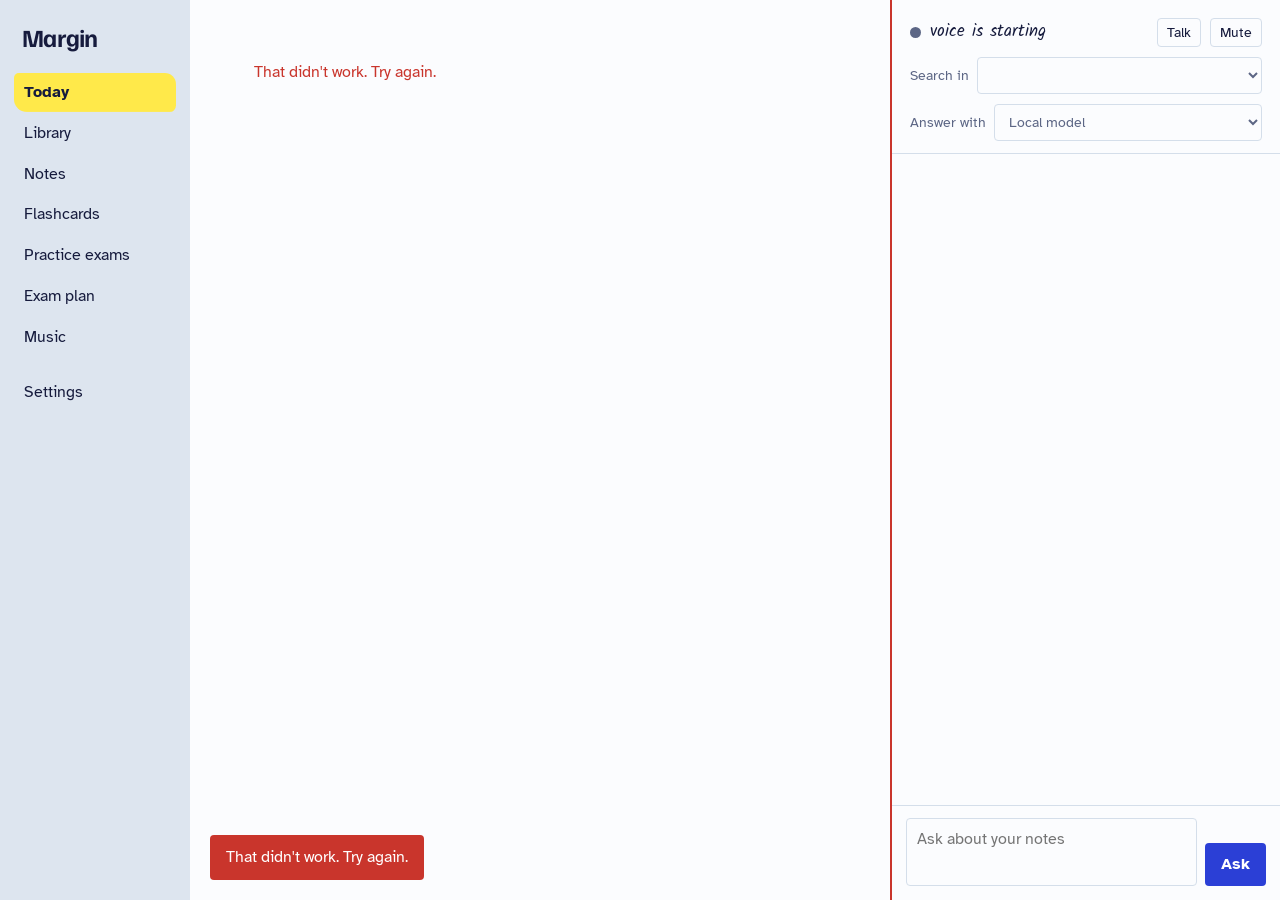
==== app/static/index.html @ e387aa6b "Margin: AI study app with notes, flashcards, exams, plans and a voice assistant A Windows desktop st" ====
<!doctype html>
<html lang="en">
<head>
<meta charset="utf-8">
<meta name="viewport" content="width=device-width, initial-scale=1">
<title>Margin</title>
<link rel="stylesheet" href="vendor/katex/katex.min.css">
<link rel="stylesheet" href="styles.css">
</head>
<body>
<div class="shell">
  <nav class="rail" aria-label="Sections">
    <div class="brand">Margin</div>
    <a href="#today">Today</a>
    <a href="#library">Library</a>
    <a href="#notes">Notes</a>
    <a href="#cards">Flashcards <span class="count" id="due-count" hidden></span></a>
    <a href="#practice">Practice exams</a>
    <a href="#plan">Exam plan</a>
    <a href="#music">Music</a>
    <section class="mini" id="mini" aria-label="Spotify player" hidden>
      <img class="mini-art" id="mini-art" alt="">
      <div class="mini-title" id="mini-title"></div>
      <div class="mini-artist" id="mini-artist"></div>
      <div class="mini-bar" role="progressbar" aria-label="Song progress" id="mini-bar"><span id="mini-fill"></span></div>
      <div class="mini-times"><span id="mini-pos">0:00</span><span id="mini-len">0:00</span></div>
      <div class="mini-controls">
        <button type="button" data-mini="previous" aria-label="Previous song"><svg viewBox="0 0 24 24" aria-hidden="true"><path d="M6 5h2v14H6zM20 5v14L9 12z"/></svg></button>
        <button type="button" data-mini="toggle" class="mini-play" id="mini-play" aria-label="Play"><svg viewBox="0 0 24 24" aria-hidden="true"><path id="mini-icon" d="M8 5v14l11-7z"/></svg></button>
        <button type="button" data-mini="next" aria-label="Next song"><svg viewBox="0 0 24 24" aria-hidden="true"><path d="M16 5h2v14h-2zM4 5v14l11-7z"/></svg></button>
      </div>
      <label class="mini-volume" id="mini-volume-row" hidden>
        <svg viewBox="0 0 24 24" aria-hidden="true"><path d="M4 9h4l5-4v14l-5-4H4zM16 8.5a5 5 0 0 1 0 7M18.5 6a8.5 8.5 0 0 1 0 12" stroke="currentColor" stroke-width="1.6" fill="none"/><path d="M4 9h4l5-4v14l-5-4H4z"/></svg>
        <input type="range" min="0" max="100" step="1" id="mini-volume" aria-label="Music volume">
      </label>
    </section>
    <a href="#settings" class="rail-end">Settings</a>
  </nav>

  <main class="page" id="view" tabindex="-1"></main>

  <aside class="margin" aria-label="Assistant">
    <header class="margin-head">
      <div class="status-row">
        <span class="dot" id="voice-dot" data-state="off"></span>
        <span class="hand" id="voice-text">voice is starting</span>
        <button class="ghost small" id="talk" type="button">Talk</button>
        <button class="ghost small" id="mute" type="button">Mute</button>
      </div>
      <label class="focus">Search in
        <select id="focus"></select>
      </label>
      <label class="focus">Answer with
        <select id="brain"><option value="ollama">Local model</option><option value="claude">Claude</option></select>
      </label>
    </header>
    <div class="thread" id="thread" aria-live="polite"></div>
    <div class="player" id="player" hidden></div>
    <form class="ask" id="ask">
      <textarea id="ask-text" rows="2" placeholder="Ask about your notes" aria-label="Ask about your notes"></textarea>
      <button class="primary" type="submit">Ask</button>
    </form>
  </aside>
</div>
<div class="drawer" id="drawer" hidden>
  <button class="ghost small" id="drawer-close" type="button">Close</button>
  <div id="drawer-body"></div>
</div>
<div class="toasts" id="toasts" role="status"></div>
<script src="vendor/marked.min.js"></script>
<script src="vendor/purify.min.js"></script>
<script src="vendor/katex/katex.min.js"></script>
<script type="module" src="app.js"></script>
</body>
</html>
---- app/static/styles.css ----
@font-face{font-family:"Familjen Grotesk";font-weight:500;src:url(vendor/fonts/familjen-grotesk-latin-500-normal.woff2) format("woff2");font-display:swap}
@font-face{font-family:"Familjen Grotesk";font-weight:700;src:url(vendor/fonts/familjen-grotesk-latin-700-normal.woff2) format("woff2");font-display:swap}
@font-face{font-family:"Atkinson Hyperlegible";font-weight:400;src:url(vendor/fonts/atkinson-hyperlegible-latin-400-normal.woff2) format("woff2");font-display:swap}
@font-face{font-family:"Atkinson Hyperlegible";font-weight:400;font-style:italic;src:url(vendor/fonts/atkinson-hyperlegible-latin-400-italic.woff2) format("woff2");font-display:swap}
@font-face{font-family:"Atkinson Hyperlegible";font-weight:700;src:url(vendor/fonts/atkinson-hyperlegible-latin-700-normal.woff2) format("woff2");font-display:swap}
@font-face{font-family:"Kalam";font-weight:400;src:url(vendor/fonts/kalam-latin-400-normal.woff2) format("woff2");font-display:swap}

:root{
  --desk:#DDE5EF; --sheet:#FBFCFE; --tint:#EEF2F8; --ink:#161B3D; --pencil:#5C6685;
  --rule:#D4DEEA; --biro:#2B3FD6; --on-biro:#FFFFFF; --red:#C9352C; --hi:#FFE94A; --hi-ink:#161B3D; --ok:#167A52;
  --card:#FFFFFF; --card-edge:#BCC8DA;
  --display:"Familjen Grotesk",system-ui,sans-serif; --body:"Atkinson Hyperlegible",system-ui,sans-serif; --hand:"Kalam",cursive;
  color-scheme:light;
}
@media (prefers-color-scheme:dark){:root{
  --desk:#0B0F24; --sheet:#141A38; --tint:#1C2348; --ink:#E8ECFA; --pencil:#A2ACCB;
  --rule:#2C3560; --biro:#98A7FF; --on-biro:#10163A; --red:#FF8177; --hi:#FFE94A; --hi-ink:#161B3D; --ok:#5ED6A2;
  --card:#1D2550; --card-edge:#3D4A8A;
  color-scheme:dark;
}}
*{box-sizing:border-box}
html,body{height:100%;margin:0}
body{background:var(--desk);color:var(--ink);font:16px/1.55 var(--body)}
h1,h2,h3{font-family:var(--display);font-weight:700;line-height:1.15;margin:0;letter-spacing:-.01em}
h1{font-size:2.5rem;letter-spacing:-.025em}
h2{font-size:1.3rem}
a{color:var(--biro)}
button,input,select,textarea{font:inherit;color:inherit}
:focus-visible{outline:2px solid var(--biro);outline-offset:2px}
.hand{font-family:var(--hand)}
.muted{color:var(--pencil)}
[hidden]{display:none!important}

.shell{display:grid;grid-template-columns:190px minmax(0,1fr) 390px;height:100vh}

/* Rail */
.rail{display:flex;flex-direction:column;gap:2px;padding:22px 14px}
.brand{font:700 1.55rem var(--display);letter-spacing:-.03em;padding:0 8px 18px}
.rail a{position:relative;display:flex;justify-content:space-between;align-items:center;padding:7px 10px;color:var(--ink);text-decoration:none;border-radius:.3em .7em .4em .8em;
  background:linear-gradient(var(--hi),var(--hi)) no-repeat left center/0% 100%;transition:background-size .22s ease-out}
.rail a[aria-current=page]{background-size:100% 100%;color:var(--hi-ink);font-weight:700}
.rail a:hover:not([aria-current=page]){background-color:var(--tint)}
.rail-end{margin-top:auto}
.count{font-size:.78rem;font-weight:700;color:var(--red);margin-left:6px}
.rail a[aria-current=page] .count{color:var(--hi-ink)}

/* Page */
.page{background:var(--sheet);overflow-y:auto;padding:44px clamp(24px,5vw,68px) 80px;outline:none}
.page-head{display:flex;justify-content:space-between;align-items:flex-end;gap:20px;margin-bottom:28px;flex-wrap:wrap}
.sub{color:var(--pencil);margin:.35em 0 0}
.section{margin-top:38px}
.section>h2{margin-bottom:10px}

/* Margin */
.margin{display:flex;flex-direction:column;min-height:0;background:var(--sheet);border-left:2px solid var(--red)}
.margin-head{padding:18px 18px 12px;border-bottom:1px solid var(--rule)}
.status-row{display:flex;align-items:center;gap:9px}
.status-row .hand{flex:1;font-size:1.08rem;line-height:1.2}
.dot{width:11px;height:11px;flex:none;border-radius:50%;background:var(--pencil)}
.dot[data-state=idle]{background:var(--biro)}
.dot[data-state=listening]{background:var(--red);animation:pulse 1s infinite}
.dot[data-state=thinking]{background:var(--hi);box-shadow:0 0 0 1px var(--ink);animation:pulse 1.4s infinite}
.dot[data-state=speaking]{background:var(--ok);animation:pulse .7s infinite}
.dot[data-state=error]{background:transparent;box-shadow:inset 0 0 0 2px var(--red)}
@keyframes pulse{50%{transform:scale(1.35);opacity:.65}}
.focus{display:flex;align-items:center;gap:8px;margin-top:10px;font-size:.88rem;color:var(--pencil)}
.focus select{flex:1;min-width:0}
.thread{flex:1;overflow-y:auto;padding:18px;display:flex;flex-direction:column;gap:18px}
.empty-margin{margin:auto 8px;font:1.2rem/1.4 var(--hand);color:var(--pencil);text-align:center}
.msg-user{align-self:flex-end;max-width:88%;background:var(--tint);padding:8px 12px;border-radius:12px 12px 2px 12px;white-space:pre-wrap;overflow-wrap:anywhere}
.msg-ai{font-size:.97rem}
.msg-ai.error{color:var(--red)}
.via{display:block;font:.85rem var(--hand);color:var(--pencil);text-align:right;margin-bottom:-14px}
.typing{font:1.05rem var(--hand);color:var(--pencil)}
.ask{display:flex;gap:8px;align-items:flex-end;padding:12px 14px 14px;border-top:1px solid var(--rule)}
.ask textarea{flex:1;resize:none}

/* Controls */
input,select,textarea{background:var(--sheet);border:1px solid var(--rule);border-radius:4px;padding:8px 10px}
input[type=checkbox]{width:18px;height:18px;accent-color:var(--biro);flex:none;margin:0}
input[type=range]{padding:0;accent-color:var(--biro)}
button{cursor:pointer;border:0;background:none}
button:disabled{opacity:.5;cursor:default}
.primary{background:var(--biro);color:var(--on-biro);font-weight:700;padding:9px 16px;border-radius:4px}
.ghost{border:1px solid var(--rule);padding:7px 12px;border-radius:4px}
.ghost:hover{background:var(--tint)}
.small{padding:3px 9px;font-size:.86rem}
.danger{color:var(--red)}
.row{display:flex;gap:10px;align-items:center;flex-wrap:wrap}
.field{display:flex;flex-direction:column;gap:5px;font-weight:700;font-size:.92rem}
.field input,.field select,.field textarea{font-weight:400;font-size:1rem}
.hint{font-weight:400;color:var(--pencil);font-size:.88rem}

/* Lists */
.list{list-style:none;margin:0;padding:0}
.list>li{display:flex;gap:14px;align-items:center;padding:12px 0;border-bottom:1px solid var(--rule)}
.grow{flex:1;min-width:0}
.title{font-weight:700;overflow-wrap:anywhere}
.meta{color:var(--pencil);font-size:.88rem}
.tag{font-size:.8rem;color:var(--pencil);text-transform:lowercase}
button.link-title{text-align:left;padding:0;font-weight:700;color:var(--ink)}
button.link-title:hover{color:var(--biro)}
.empty{padding:34px 0;color:var(--pencil)}
.empty .hand{display:block;font-size:1.35rem;color:var(--ink);margin-bottom:6px}
.done .title{text-decoration:line-through;color:var(--pencil)}
.fail{color:var(--red)}

.tabs{display:flex;gap:6px;flex-wrap:wrap;margin-bottom:18px}
.tabs button{padding:5px 12px;border-radius:.3em .7em .4em .8em}
.tabs button[aria-pressed=true]{background:var(--hi);color:var(--hi-ink);font-weight:700}
.drop{border:2px dashed var(--rule);border-radius:6px;padding:26px;text-align:center;color:var(--pencil);margin-bottom:16px}
.drop.over{border-color:var(--biro);color:var(--biro)}
.drop label{color:var(--biro);text-decoration:underline;cursor:pointer}
.move select{padding:0 4px;font-size:.86rem;max-width:200px}

.task-row{display:flex;gap:14px;align-items:center;flex:1;min-width:0;cursor:pointer}
h2 .meta{font:400 .9rem var(--body)}
.subject{margin-top:30px}
.subject h2{margin-bottom:4px}
.tabs .meta{font-weight:400}

/* Music */
.mini{margin-top:auto;padding:12px 8px 4px;display:flex;flex-direction:column;gap:3px;min-width:0}
.mini + .rail-end{margin-top:14px}
.mini-art{width:100%;aspect-ratio:1;object-fit:cover;border-radius:5px;margin-bottom:8px;box-shadow:0 4px 14px rgb(11 15 36/.3)}
.mini-title{font-weight:700;font-size:.92rem;white-space:nowrap;overflow:hidden;text-overflow:ellipsis}
.mini-artist{font-size:.82rem;color:var(--pencil);white-space:nowrap;overflow:hidden;text-overflow:ellipsis}
.mini-bar{height:4px;background:var(--rule);border-radius:2px;margin-top:8px;overflow:hidden}
.mini-bar span{display:block;height:100%;width:0;background:var(--hi);transition:width .5s linear}
.mini-times{display:flex;justify-content:space-between;font-size:.72rem;color:var(--pencil)}
.mini-controls{display:flex;justify-content:center;align-items:center;gap:14px;margin-top:2px}
.mini-controls button{display:grid;place-items:center;width:34px;height:34px;border-radius:50%;color:var(--ink)}
.mini-controls button:hover{background:var(--tint)}
.mini-controls svg{width:18px;height:18px;fill:currentColor}
.mini-controls .mini-play{width:42px;height:42px;background:var(--ink);color:var(--sheet)}
.mini-controls .mini-play:hover{background:var(--biro);color:var(--on-biro)}
.mini-controls .mini-play svg{width:20px;height:20px}
.mini-volume{display:flex;align-items:center;gap:8px;margin-top:6px;color:var(--pencil);cursor:pointer}
.mini-volume svg{width:16px;height:16px;flex:none;fill:currentColor}
.mini-volume input{flex:1;min-width:0;height:4px;padding:0;border:0;border-radius:2px;appearance:none;-webkit-appearance:none;cursor:pointer;
  background:linear-gradient(to right,var(--hi) var(--fill,50%),var(--rule) var(--fill,50%))}
.mini-volume input::-webkit-slider-thumb{-webkit-appearance:none;width:12px;height:12px;border-radius:50%;background:var(--ink)}
@media (max-width:760px){.mini{display:none!important}}
.cover{width:52px;height:52px;flex:none;border-radius:3px;background:var(--tint);object-fit:cover}
.player{padding:8px 14px 0;border-top:1px solid var(--rule);display:flex;flex-direction:column;align-items:flex-end;gap:6px}
.player iframe{width:100%;border:0;border-radius:12px}

/* Reader: original documents, so no highlighter on their own bold text */
a.ghost{display:inline-block;color:inherit;text-decoration:none}
a.link-title{font-weight:700;color:var(--ink);text-decoration:none;overflow-wrap:anywhere}
a.link-title:hover{color:var(--biro)}
.reader-frame{display:block;width:100%;height:calc(100vh - 240px);min-height:420px;border:1px solid var(--rule);background:var(--tint)}
.reader-img{display:block;max-width:100%;height:auto;border:1px solid var(--rule)}
.prose.doc-html strong{background:none;color:inherit;padding:0;margin:0}
.list>li.doc-row{flex-wrap:wrap}
.doc-row>.grow{flex:1 1 300px}
.doc-html img{max-width:100%;height:auto}
.doc-text{white-space:pre-wrap;overflow-wrap:anywhere;font:inherit;margin:0}
.slide{padding:16px 0;border-bottom:1px solid var(--rule);max-width:48em}

/* Today */
.lead{font:500 1.3rem/1.35 var(--display);max-width:32em;margin:.4em 0 0}
.lead b{color:var(--red)}

/* Notes, with bold as highlighter */
.prose{max-width:46em;font-size:1.05rem}
.margin .prose{font-size:inherit}
.prose>:first-child{margin-top:0}
.prose>:last-child{margin-bottom:0}
.prose h2{margin:1.5em 0 .4em}
.prose h3{font-size:1.08rem;margin:1.2em 0 .3em}
.prose strong{color:var(--hi-ink);background:var(--hi);padding:.03em .3em;margin:0 -.1em;border-radius:.25em .6em .35em .7em;-webkit-box-decoration-break:clone;box-decoration-break:clone}
.prose table{border-collapse:collapse;width:100%;font-size:.95rem;display:block;overflow-x:auto}
.prose th,.prose td{border:1px solid var(--rule);padding:5px 9px;text-align:left}
.prose th{background:var(--tint)}
.prose pre{background:var(--tint);padding:12px;overflow-x:auto;border-radius:4px}
.prose code{font-size:.92em}
.prose .katex-display{overflow-x:auto;overflow-y:hidden}
.cite{font:.84rem var(--hand);color:var(--red);padding:0 2px;white-space:nowrap}
.cite:hover{text-decoration:underline}
.editor{width:100%;min-height:60vh;font-size:.97rem;line-height:1.5}

/* Index cards */
.deck{display:flex;flex-direction:column;align-items:center;gap:20px;margin-top:10px}
.card-stage{position:relative;width:min(640px,100%);height:340px;perspective:1400px;cursor:pointer;border-radius:8px}
.index-card{position:relative;width:100%;height:100%;transition:transform .42s cubic-bezier(.3,.8,.3,1);transform-style:preserve-3d}
.card-stage.flipped .index-card{transform:rotateY(180deg)}
.face{position:absolute;inset:0;backface-visibility:hidden;display:grid;grid-template-rows:auto 1fr;justify-items:center;
  padding:30px 48px 40px;text-align:center;background:var(--card);border:1.5px solid var(--card-edge);border-radius:8px;
  box-shadow:0 10px 30px rgb(11 15 36/.18)}
.face.back{transform:rotateY(180deg)}
.card-head{font-size:1.35rem;margin-top:8px}
.face.back .card-head{color:var(--red)}
.card-body{align-self:center;max-height:210px;overflow:auto;font-size:1.15rem;line-height:1.5;max-width:34em}
.tag{position:absolute;font:1.05rem/1 var(--hand);padding:6px 14px 5px;background:var(--card);border:1.5px solid var(--card-edge);color:var(--pencil)}
.tag-side{top:-1.5px;left:-1.5px;border-radius:8px 0 10px 0}
.tag-flip{bottom:-1.5px;right:-1.5px;border-radius:10px 0 8px 0;color:var(--biro);transition:opacity .2s}
.card-stage.flipped .tag-flip{color:var(--red)}
.card-stage:hover .tag-flip{background:var(--tint)}
.grades{display:flex;gap:10px;flex-wrap:wrap;justify-content:center}
.grades button{min-width:104px}
.key{display:block;font-size:.76rem;color:var(--pencil)}
.stats{display:flex;gap:30px}
.stats div{font-size:.9rem;color:var(--pencil)}
.stats b{display:block;font:700 1.9rem var(--display);color:var(--ink)}

/* Practice */
.q{padding:20px 0;border-bottom:1px solid var(--rule);max-width:48em}
.q-n{font:1.1rem var(--hand);color:var(--pencil)}
.option{display:flex;gap:10px;align-items:baseline;padding:6px 0;cursor:pointer}
.option input{position:relative;top:3px}
.q textarea{width:100%;margin-top:8px}
.score{font:2.8rem/1 var(--hand);color:var(--red);transform:rotate(-4deg);display:inline-block}
.right{color:var(--ok);font-weight:700}
.wrong{color:var(--red);font-weight:700}
.answer-box{margin-top:10px;background:var(--tint);padding:10px 14px;border-left:2px solid var(--red)}

/* Plan */
.day{display:grid;grid-template-columns:118px 1fr;gap:12px;padding:12px 0;border-bottom:1px solid var(--rule)}
.day.is-today .day-label{color:var(--red)}
.day-label{font:1.05rem var(--hand)}
.task{display:flex;gap:10px;align-items:center;padding:3px 0}
.task label{display:flex;gap:10px;align-items:center;flex:1;min-width:0;cursor:pointer}
.form-grid{display:grid;grid-template-columns:repeat(auto-fit,minmax(190px,1fr));gap:14px;max-width:760px}
.form-grid .wide{grid-column:1/-1}
.exam-head{display:flex;justify-content:space-between;align-items:baseline;gap:12px;flex-wrap:wrap}

/* Settings */
.setting{padding:18px 0;border-bottom:1px solid var(--rule);max-width:640px;display:flex;flex-direction:column;gap:10px}
.toggle{display:flex;gap:10px;align-items:center;cursor:pointer}
.seg{display:inline-flex;border:1px solid var(--rule);border-radius:4px;overflow:hidden;width:max-content}
.seg button{padding:8px 18px}
.seg button[aria-pressed=true]{background:var(--biro);color:var(--on-biro);font-weight:700}

/* Drawer, toasts */
.drawer{position:fixed;top:0;right:0;bottom:0;width:min(520px,92vw);z-index:5;background:var(--sheet);border-left:2px solid var(--red);padding:20px 26px;overflow-y:auto;box-shadow:-8px 0 30px rgb(11 15 36/.25)}
.drawer pre{white-space:pre-wrap;font:inherit;overflow-wrap:anywhere}
.toasts{position:fixed;left:210px;bottom:20px;display:flex;flex-direction:column;gap:8px;z-index:6}
.toast{background:var(--ink);color:var(--sheet);padding:10px 16px;border-radius:4px;max-width:440px}
.toast.error{background:var(--red);color:#fff}

@media (max-width:1180px){.shell{grid-template-columns:150px minmax(0,1fr) 320px}.toasts{left:170px}h1{font-size:2rem}}
@media (max-width:760px){
  .shell{grid-template-columns:1fr;height:auto}
  .rail{flex-direction:row;flex-wrap:wrap;padding:12px 16px}.brand{width:100%;padding:0 8px 6px}.rail-end{margin:0}
  .page{padding:24px 16px 48px}.margin{height:70vh;border-left:0;border-top:2px solid var(--red)}.toasts{left:16px;right:16px}
  .day{grid-template-columns:1fr}
}
@media (prefers-reduced-motion:reduce){*{animation:none!important;transition:none!important}}
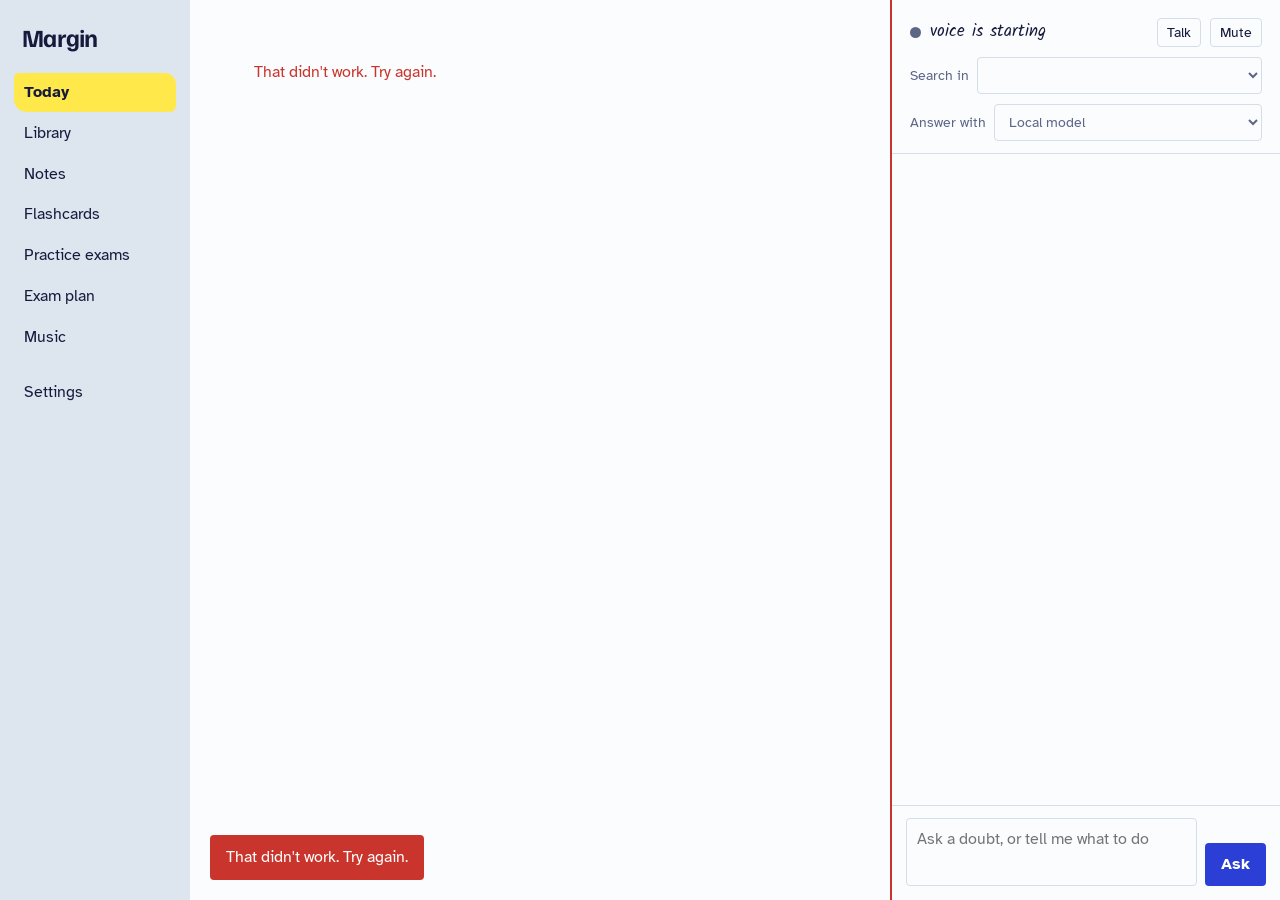
==== commit 517131f0: "Let the assistant carry out instructions, not just answer questions Typed or spoken instructions now" ====
--- a/app/static/index.html
+++ b/app/static/index.html
@@ -57,7 +57,7 @@
     <div class="thread" id="thread" aria-live="polite"></div>
     <div class="player" id="player" hidden></div>
     <form class="ask" id="ask">
-      <textarea id="ask-text" rows="2" placeholder="Ask about your notes" aria-label="Ask about your notes"></textarea>
+      <textarea id="ask-text" rows="2" placeholder="Ask a doubt, or tell me what to do" aria-label="Ask a doubt or give an instruction"></textarea>
       <button class="primary" type="submit">Ask</button>
     </form>
   </aside>
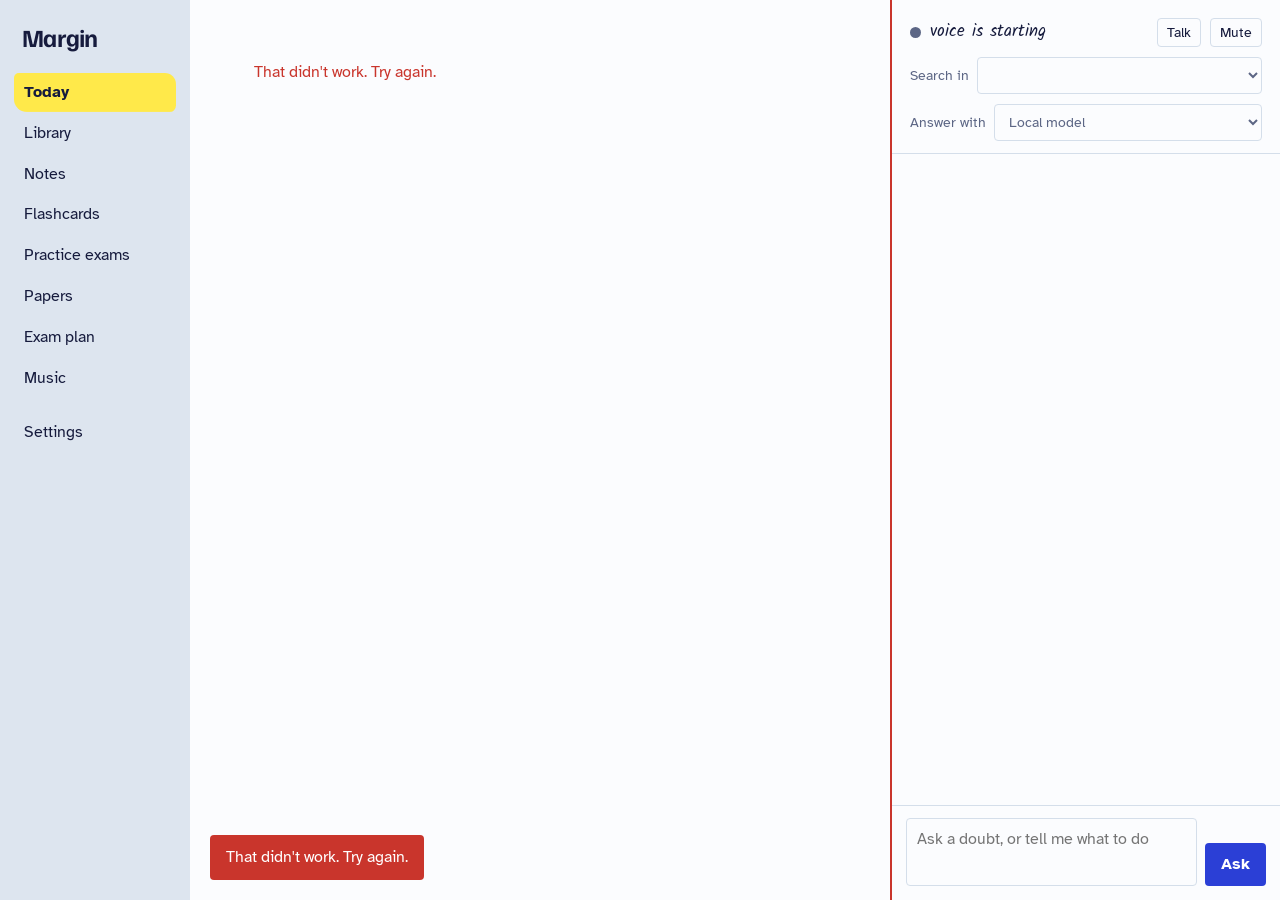
==== commit 5291d5ff: "Add Papers: past papers in, new practice papers out Upload a subject's past papers and Margin writes" ====
--- a/app/static/index.html
+++ b/app/static/index.html
@@ -16,6 +16,7 @@
     <a href="#notes">Notes</a>
     <a href="#cards">Flashcards <span class="count" id="due-count" hidden></span></a>
     <a href="#practice">Practice exams</a>
+    <a href="#papers">Papers</a>
     <a href="#plan">Exam plan</a>
     <a href="#music">Music</a>
     <section class="mini" id="mini" aria-label="Spotify player" hidden>
--- a/app/static/styles.css
+++ b/app/static/styles.css
@@ -119,6 +119,40 @@
 .subject h2{margin-bottom:4px}
 .tabs .meta{font-weight:400}
 
+/* Papers */
+.paper-form fieldset{border:0;padding:0;margin:0}
+.paper-form legend{font-weight:700;margin-bottom:8px}
+.checks{display:flex;flex-wrap:wrap;gap:8px 22px;margin-bottom:6px}
+.paper-actions{display:flex;justify-content:space-between;align-items:center;gap:12px;flex-wrap:wrap;max-width:820px;margin-bottom:18px}
+.exam-sheet{max-width:820px;background:var(--card);border:1.5px solid var(--card-edge);border-radius:6px;padding:44px 52px 36px;box-shadow:0 10px 30px rgb(11 15 36/.14)}
+.exam-head{text-align:center;border-bottom:2px solid var(--ink);padding-bottom:14px;margin-bottom:18px}
+.exam-subject{font:700 .82rem var(--display);letter-spacing:.14em;text-transform:uppercase;color:var(--pencil)}
+.exam-head h1{font-size:1.9rem;margin:6px 0 12px}
+.exam-meta{display:flex;justify-content:space-between;gap:12px;flex-wrap:wrap;font-weight:700;font-size:.92rem}
+.exam-instr{font-style:italic;color:var(--pencil);margin:6px 0 12px}
+.exam-part{margin-top:26px}
+.exam-part h2{text-align:center;font-size:1.15rem;letter-spacing:.06em;text-transform:uppercase}
+.exam-rule{text-align:center;font:1.05rem var(--hand);color:var(--red);margin:2px 0 8px}
+.exam-qs{padding-left:1.8em;margin:0}
+.exam-qs>li{padding:10px 0;border-bottom:1px solid var(--rule)}
+.exam-qs>li::marker{font-weight:700}
+.exam-q{display:flex;gap:16px;align-items:flex-start}
+.exam-q .prose{flex:1;font-size:1.02rem}
+.exam-marks{font-weight:700;white-space:nowrap;color:var(--pencil)}
+.exam-opts{margin:6px 0 0;padding-left:1.6em}
+.exam-answer{display:none;margin-top:10px;background:var(--tint);border-left:2px solid var(--red);padding:8px 14px;font-size:.95rem}
+.show-answers .exam-answer{display:block}
+.exam-answer-label{font:.95rem var(--hand);color:var(--red);margin-bottom:2px}
+.exam-foot{margin-top:24px;font-size:.82rem;color:var(--pencil);text-align:center}
+@media print{
+  body{background:#fff}
+  .rail,.margin,.paper-actions,.toasts,.drawer{display:none!important}
+  .shell{display:block;height:auto}
+  .page{overflow:visible;padding:0;background:#fff}
+  .exam-sheet{border:0;box-shadow:none;padding:0;max-width:none;background:#fff;color:#000}
+  .exam-qs>li{break-inside:avoid}
+}
+
 /* Music */
 .mini{margin-top:auto;padding:12px 8px 4px;display:flex;flex-direction:column;gap:3px;min-width:0}
 .mini + .rail-end{margin-top:14px}
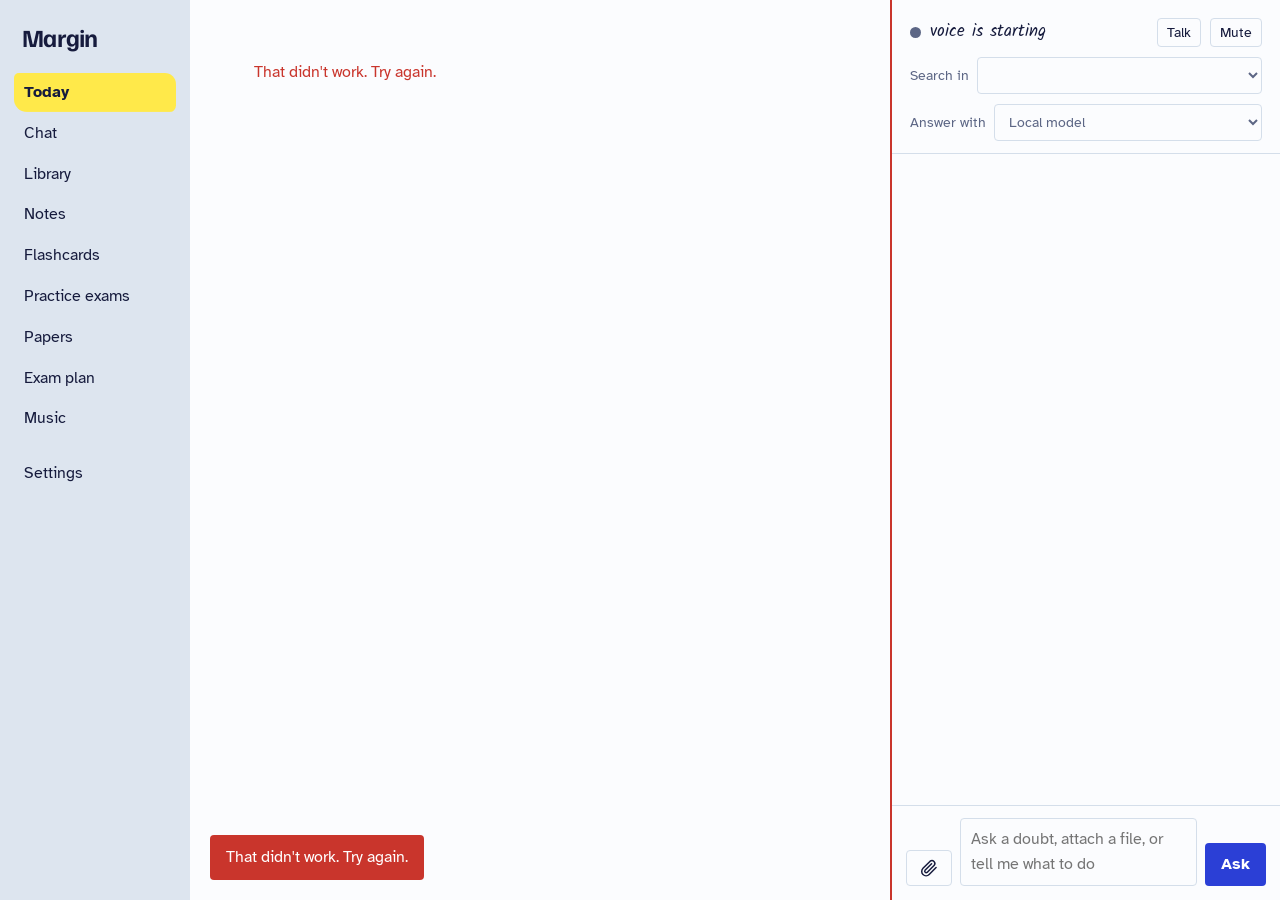
==== commit 24e56822: "Add ChatGPT, chat attachments and a Chat page; drop the voice popup - ChatGPT (OpenAI API) as a thir" ====
--- a/app/static/index.html
+++ b/app/static/index.html
@@ -12,6 +12,7 @@
   <nav class="rail" aria-label="Sections">
     <div class="brand">Margin</div>
     <a href="#today">Today</a>
+    <a href="#chat">Chat</a>
     <a href="#library">Library</a>
     <a href="#notes">Notes</a>
     <a href="#cards">Flashcards <span class="count" id="due-count" hidden></span></a>
@@ -42,6 +43,7 @@
 
   <aside class="margin" aria-label="Assistant">
     <header class="margin-head">
+      <div class="chat-title"><h1>Chat</h1><button class="ghost small" id="new-chat" type="button">New chat</button></div>
       <div class="status-row">
         <span class="dot" id="voice-dot" data-state="off"></span>
         <span class="hand" id="voice-text">voice is starting</span>
@@ -52,14 +54,21 @@
         <select id="focus"></select>
       </label>
       <label class="focus">Answer with
-        <select id="brain"><option value="ollama">Local model</option><option value="claude">Claude</option></select>
+        <select id="brain"><option value="ollama">Local model</option><option value="claude">Claude</option><option value="openai">ChatGPT</option></select>
       </label>
     </header>
     <div class="thread" id="thread" aria-live="polite"></div>
     <div class="player" id="player" hidden></div>
     <form class="ask" id="ask">
-      <textarea id="ask-text" rows="2" placeholder="Ask a doubt, or tell me what to do" aria-label="Ask a doubt or give an instruction"></textarea>
-      <button class="primary" type="submit">Ask</button>
+      <div class="chips" id="chips" hidden></div>
+      <div class="ask-row">
+        <button class="ghost attach" id="attach" type="button" aria-label="Attach files or pictures" title="Attach files or pictures">
+          <svg viewBox="0 0 24 24" aria-hidden="true"><path d="M20.5 11.5l-8.3 8.3a5.2 5.2 0 0 1-7.4-7.4l8.6-8.6a3.5 3.5 0 0 1 4.9 4.9l-8.6 8.6a1.8 1.8 0 0 1-2.5-2.5l7.9-7.9" fill="none" stroke="currentColor" stroke-width="1.8" stroke-linecap="round" stroke-linejoin="round"/></svg>
+        </button>
+        <input type="file" id="attach-file" multiple hidden accept=".pdf,.docx,.pptx,.txt,.md,.png,.jpg,.jpeg,.webp,.gif,.bmp">
+        <textarea id="ask-text" rows="2" placeholder="Ask a doubt, attach a file, or tell me what to do" aria-label="Ask a doubt or give an instruction"></textarea>
+        <button class="primary" type="submit">Ask</button>
+      </div>
     </form>
   </aside>
 </div>
--- a/app/static/styles.css
+++ b/app/static/styles.css
@@ -45,7 +45,7 @@
 .rail a[aria-current=page] .count{color:var(--hi-ink)}
 
 /* Page */
-.page{background:var(--sheet);overflow-y:auto;padding:44px clamp(24px,5vw,68px) 80px;outline:none}
+.page{position:relative;background:var(--sheet);overflow-y:auto;padding:44px clamp(24px,5vw,68px) 80px;outline:none}
 .page-head{display:flex;justify-content:space-between;align-items:flex-end;gap:20px;margin-bottom:28px;flex-wrap:wrap}
 .sub{color:var(--pencil);margin:.35em 0 0}
 .section{margin-top:38px}
@@ -65,15 +65,37 @@
 @keyframes pulse{50%{transform:scale(1.35);opacity:.65}}
 .focus{display:flex;align-items:center;gap:8px;margin-top:10px;font-size:.88rem;color:var(--pencil)}
 .focus select{flex:1;min-width:0}
-.thread{flex:1;overflow-y:auto;padding:18px;display:flex;flex-direction:column;gap:18px}
+.thread{position:relative;flex:1;overflow-y:auto;padding:18px;display:flex;flex-direction:column;gap:18px}
 .empty-margin{margin:auto 8px;font:1.2rem/1.4 var(--hand);color:var(--pencil);text-align:center}
 .msg-user{align-self:flex-end;max-width:88%;background:var(--tint);padding:8px 12px;border-radius:12px 12px 2px 12px;white-space:pre-wrap;overflow-wrap:anywhere}
 .msg-ai{font-size:.97rem}
 .msg-ai.error{color:var(--red)}
 .via{display:block;font:.85rem var(--hand);color:var(--pencil);text-align:right;margin-bottom:-14px}
 .typing{font:1.05rem var(--hand);color:var(--pencil)}
-.ask{display:flex;gap:8px;align-items:flex-end;padding:12px 14px 14px;border-top:1px solid var(--rule)}
+.ask{display:flex;flex-direction:column;gap:8px;padding:12px 14px 14px;border-top:1px solid var(--rule)}
+.ask-row{display:flex;gap:8px;align-items:flex-end}
 .ask textarea{flex:1;resize:none}
+.ask.over{outline:2px dashed var(--biro);outline-offset:-6px}
+.attach{padding:8px;line-height:0}
+.attach svg{width:20px;height:20px}
+.chips{display:flex;flex-wrap:wrap;gap:6px}
+.chip{display:inline-flex;align-items:center;gap:6px;max-width:100%;padding:4px 6px 4px 8px;border:1px solid var(--rule);
+  border-radius:8px;background:var(--tint);font-size:.85rem}
+.chip span{overflow:hidden;text-overflow:ellipsis;white-space:nowrap;max-width:200px}
+.chip img{width:28px;height:28px;object-fit:cover;border-radius:4px}
+.chip button{border:0;background:none;padding:0 2px;font-size:1rem;line-height:1;cursor:pointer;color:var(--pencil)}
+.msg-files{align-self:flex-end;display:flex;flex-wrap:wrap;gap:6px;justify-content:flex-end;max-width:88%}
+.msg-files img{max-width:180px;max-height:140px;border-radius:8px;border:1px solid var(--rule);display:block}
+.chat-title{display:none}
+/* Chat page: the assistant panel takes the whole page */
+.shell.chat-full{grid-template-columns:190px minmax(0,1fr)}
+.shell.chat-full .page{display:none}
+.shell.chat-full .margin{border-left:0}
+.shell.chat-full .chat-title{display:flex;align-items:baseline;justify-content:space-between;gap:12px;margin-bottom:8px}
+.shell.chat-full .chat-title h1{margin:0}
+.shell.chat-full .margin-head,.shell.chat-full .thread,.shell.chat-full .ask{padding-left:max(24px,calc((100% - 860px) / 2));
+  padding-right:max(24px,calc((100% - 860px) / 2))}
+.shell.chat-full .thread{font-size:1.02rem}
 
 /* Controls */
 input,select,textarea{background:var(--sheet);border:1px solid var(--rule);border-radius:4px;padding:8px 10px}
@@ -273,7 +295,7 @@
 .toast{background:var(--ink);color:var(--sheet);padding:10px 16px;border-radius:4px;max-width:440px}
 .toast.error{background:var(--red);color:#fff}
 
-@media (max-width:1180px){.shell{grid-template-columns:150px minmax(0,1fr) 320px}.toasts{left:170px}h1{font-size:2rem}}
+@media (max-width:1180px){.shell{grid-template-columns:150px minmax(0,1fr) 320px}.shell.chat-full{grid-template-columns:150px minmax(0,1fr)}.toasts{left:170px}h1{font-size:2rem}}
 @media (max-width:760px){
   .shell{grid-template-columns:1fr;height:auto}
   .rail{flex-direction:row;flex-wrap:wrap;padding:12px 16px}.brand{width:100%;padding:0 8px 6px}.rail-end{margin:0}
